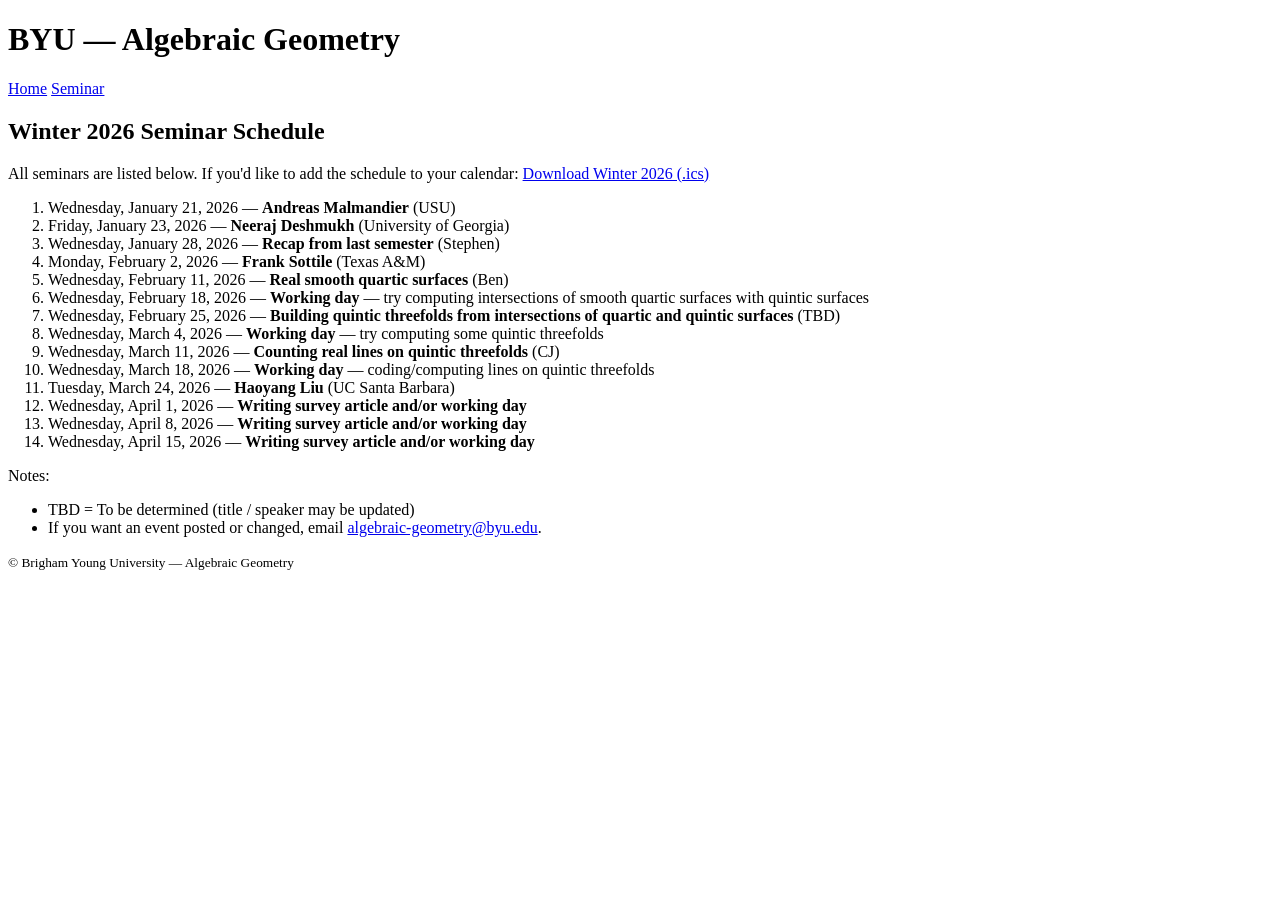
==== seminar.html @ 658a06df "Create seminar.html for Winter 2026 schedule" ====
<!doctype html>
<html lang="en">
<head>
  <meta charset="utf-8" />
  <meta name="viewport" content="width=device-width,initial-scale=1" />
  <title>Seminar — BYU Algebraic Geometry (Winter 2026)</title>
  <link rel="stylesheet" href="style.css" />
</head>
<body>
  <header class="site-header">
    <div class="container">
      <h1 class="site-title">BYU — Algebraic Geometry</h1>
      <nav class="nav">
        <a href="index.html">Home</a>
        <a href="seminar.html" aria-current="page">Seminar</a>
      </nav>
    </div>
  </header>

  <main class="container">
    <section>
      <h2>Winter 2026 Seminar Schedule</h2>

      <p>
        All seminars are listed below. If you'd like to add the schedule to your calendar:
        <a href="seminar.ics" download>Download Winter 2026 (.ics)</a>
      </p>

      <ol class="schedule-list">
        <li>
          <time datetime="2026-01-21">Wednesday, January 21, 2026</time> —
          <strong>Andreas Malmandier</strong> (USU)
        </li>

        <li>
          <time datetime="2026-01-23">Friday, January 23, 2026</time> —
          <strong>Neeraj Deshmukh</strong> (University of Georgia)
        </li>

        <li>
          <time datetime="2026-01-28">Wednesday, January 28, 2026</time> —
          <strong>Recap from last semester</strong> (Stephen)
        </li>

        <li>
          <time datetime="2026-02-02">Monday, February 2, 2026</time> —
          <strong>Frank Sottile</strong> (Texas A&amp;M)
        </li>

        <li>
          <time datetime="2026-02-11">Wednesday, February 11, 2026</time> —
          <strong>Real smooth quartic surfaces</strong> (Ben)
        </li>

        <li>
          <time datetime="2026-02-18">Wednesday, February 18, 2026</time> —
          <strong>Working day</strong> — try computing intersections of smooth quartic surfaces with quintic surfaces
        </li>

        <li>
          <time datetime="2026-02-25">Wednesday, February 25, 2026</time> —
          <strong>Building quintic threefolds from intersections of quartic and quintic surfaces</strong> (TBD)
        </li>

        <li>
          <time datetime="2026-03-04">Wednesday, March 4, 2026</time> —
          <strong>Working day</strong> — try computing some quintic threefolds
        </li>

        <li>
          <time datetime="2026-03-11">Wednesday, March 11, 2026</time> —
          <strong>Counting real lines on quintic threefolds</strong> (CJ)
        </li>

        <li>
          <time datetime="2026-03-18">Wednesday, March 18, 2026</time> —
          <strong>Working day</strong> — coding/computing lines on quintic threefolds
        </li>

        <li>
          <time datetime="2026-03-24">Tuesday, March 24, 2026</time> —
          <strong>Haoyang Liu</strong> (UC Santa Barbara)
        </li>

        <li>
          <time datetime="2026-04-01">Wednesday, April 1, 2026</time> —
          <strong>Writing survey article and/or working day</strong>
        </li>

        <li>
          <time datetime="2026-04-08">Wednesday, April 8, 2026</time> —
          <strong>Writing survey article and/or working day</strong>
        </li>

        <li>
          <time datetime="2026-04-15">Wednesday, April 15, 2026</time> —
          <strong>Writing survey article and/or working day</strong>
        </li>
      </ol>

      <p>
        Notes:
        <ul>
          <li>TBD = To be determined (title / speaker may be updated)</li>
          <li>If you want an event posted or changed, email <a href="mailto:algebraic-geometry@byu.edu">algebraic-geometry@byu.edu</a>.</li>
        </ul>
      </p>
    </section>
  </main>

  <footer class="site-footer">
    <div class="container">
      <small>© Brigham Young University — Algebraic Geometry</small>
    </div>
  </footer>
</body>
</html>
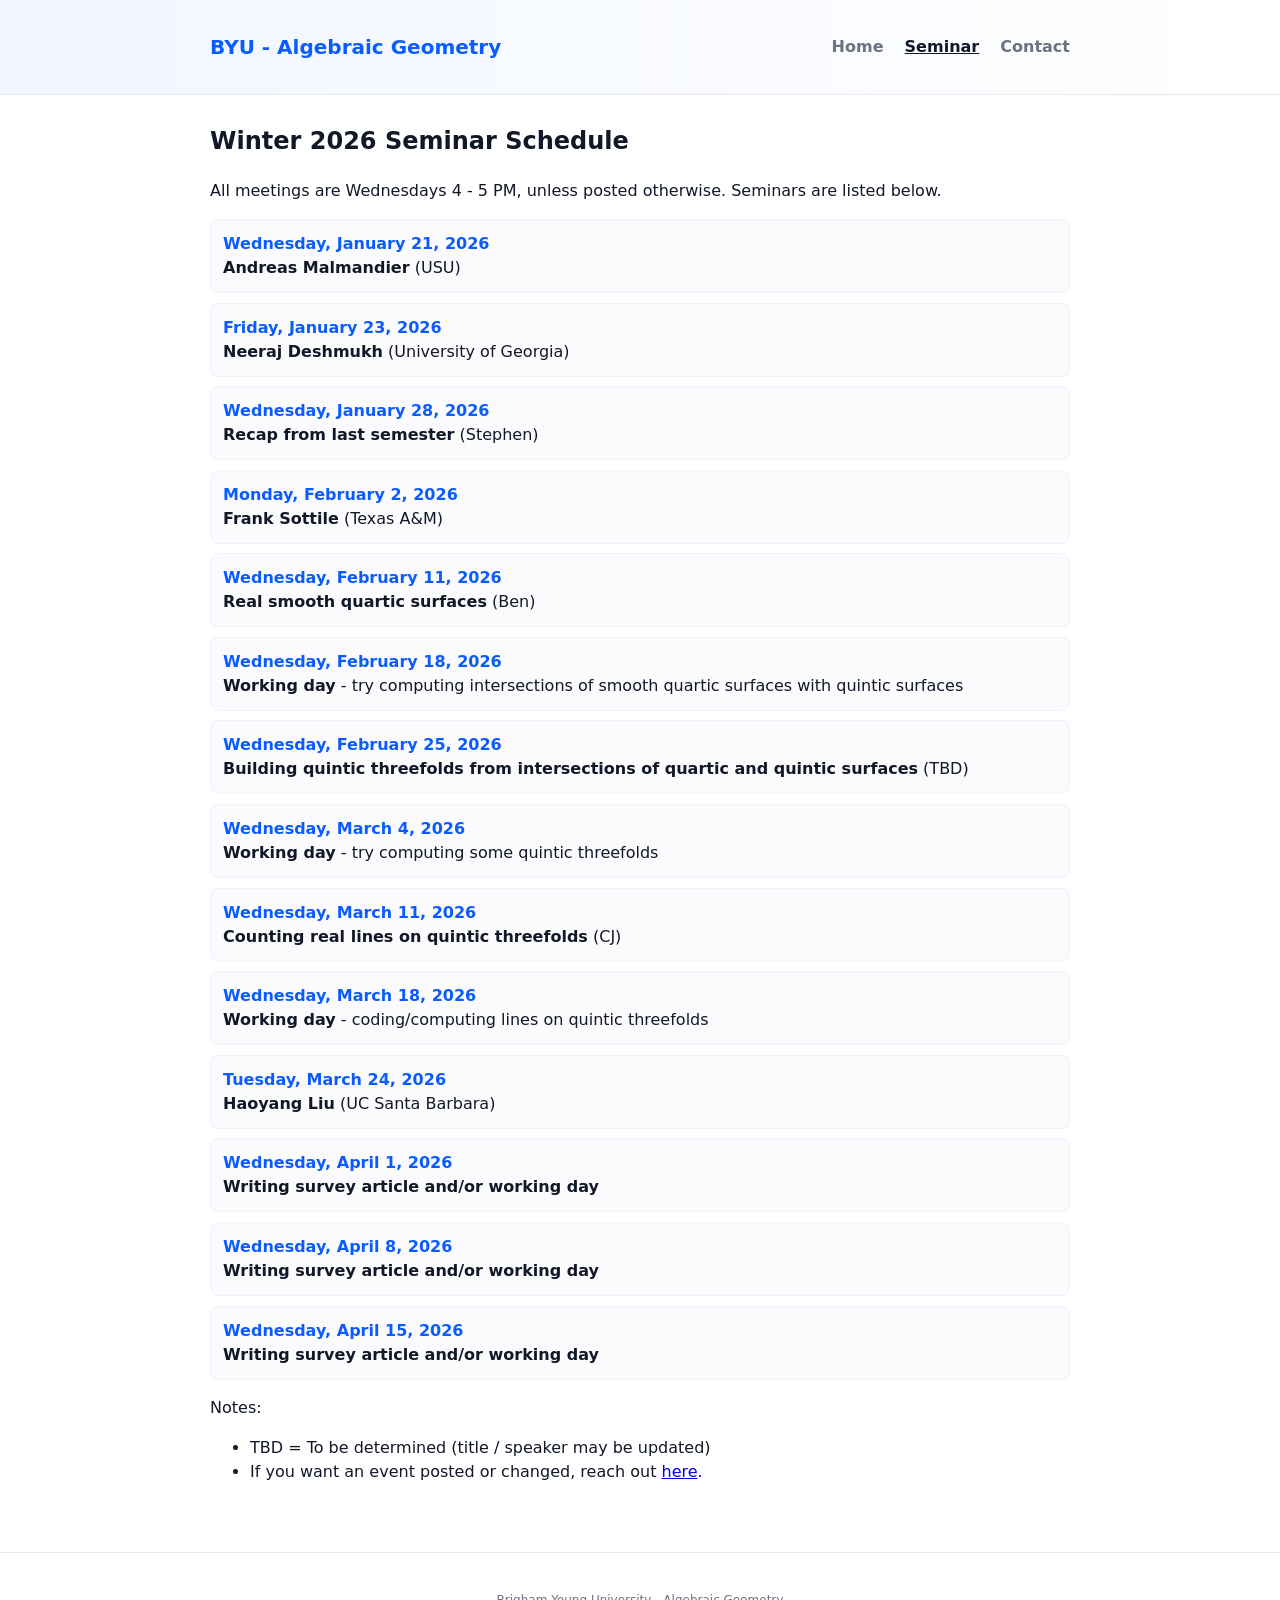
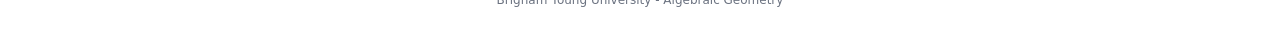
==== commit c8521893: "updated pages and created new contact page" ====
--- a/seminar.html
+++ b/seminar.html
@@ -3,16 +3,17 @@
 <head>
   <meta charset="utf-8" />
   <meta name="viewport" content="width=device-width,initial-scale=1" />
-  <title>Seminar — BYU Algebraic Geometry (Winter 2026)</title>
+  <title>Seminar - BYU Algebraic Geometry (Winter 2026)</title>
   <link rel="stylesheet" href="style.css" />
 </head>
 <body>
   <header class="site-header">
     <div class="container">
-      <h1 class="site-title">BYU — Algebraic Geometry</h1>
+      <h1 class="site-title">BYU - Algebraic Geometry</h1>
       <nav class="nav">
         <a href="index.html">Home</a>
         <a href="seminar.html" aria-current="page">Seminar</a>
+        <a href="contact.html">Contact</a>
       </nav>
     </div>
   </header>
@@ -22,78 +23,77 @@
       <h2>Winter 2026 Seminar Schedule</h2>
 
       <p>
-        All seminars are listed below. If you'd like to add the schedule to your calendar:
-        <a href="seminar.ics" download>Download Winter 2026 (.ics)</a>
+        All meetings are Wednesdays 4 - 5 PM, unless posted otherwise. Seminars are listed below. 
       </p>
 
       <ol class="schedule-list">
         <li>
-          <time datetime="2026-01-21">Wednesday, January 21, 2026</time> —
+          <time datetime="2026-01-21">Wednesday, January 21, 2026</time>
           <strong>Andreas Malmandier</strong> (USU)
         </li>
 
         <li>
-          <time datetime="2026-01-23">Friday, January 23, 2026</time> —
+          <time datetime="2026-01-23">Friday, January 23, 2026</time>
           <strong>Neeraj Deshmukh</strong> (University of Georgia)
         </li>
 
         <li>
-          <time datetime="2026-01-28">Wednesday, January 28, 2026</time> —
+          <time datetime="2026-01-28">Wednesday, January 28, 2026</time>
           <strong>Recap from last semester</strong> (Stephen)
         </li>
 
         <li>
-          <time datetime="2026-02-02">Monday, February 2, 2026</time> —
+          <time datetime="2026-02-02">Monday, February 2, 2026</time>
           <strong>Frank Sottile</strong> (Texas A&amp;M)
         </li>
 
         <li>
-          <time datetime="2026-02-11">Wednesday, February 11, 2026</time> —
+          <time datetime="2026-02-11">Wednesday, February 11, 2026</time>
           <strong>Real smooth quartic surfaces</strong> (Ben)
         </li>
 
         <li>
-          <time datetime="2026-02-18">Wednesday, February 18, 2026</time> —
-          <strong>Working day</strong> — try computing intersections of smooth quartic surfaces with quintic surfaces
+          <time datetime="2026-02-18">Wednesday, February 18, 2026</time>
+          <strong>Working day</strong> - try computing intersections of smooth quartic surfaces with quintic surfaces
         </li>
 
         <li>
-          <time datetime="2026-02-25">Wednesday, February 25, 2026</time> —
+          <time datetime="2026-02-25">Wednesday, February 25, 2026</time>
           <strong>Building quintic threefolds from intersections of quartic and quintic surfaces</strong> (TBD)
         </li>
 
         <li>
-          <time datetime="2026-03-04">Wednesday, March 4, 2026</time> —
-          <strong>Working day</strong> — try computing some quintic threefolds
+          <time datetime="2026-03-04">Wednesday, March 4, 2026</time>
+          <strong>Working day</strong> - try computing some quintic threefolds
         </li>
 
         <li>
-          <time datetime="2026-03-11">Wednesday, March 11, 2026</time> —
+          <time datetime="2026-03-11">Wednesday, March 11, 2026</time>
           <strong>Counting real lines on quintic threefolds</strong> (CJ)
         </li>
 
         <li>
-          <time datetime="2026-03-18">Wednesday, March 18, 2026</time> —
-          <strong>Working day</strong> — coding/computing lines on quintic threefolds
+          <time datetime="2026-03-18">Wednesday, March 18, 2026</time>
+          <strong>Working day</strong> - coding/computing lines on quintic threefolds
         </li>
 
         <li>
-          <time datetime="2026-03-24">Tuesday, March 24, 2026</time> —
+          <time datetime="2026-03-24">Tuesday, March 24, 2026</time>
           <strong>Haoyang Liu</strong> (UC Santa Barbara)
         </li>
 
         <li>
-          <time datetime="2026-04-01">Wednesday, April 1, 2026</time> —
+          <time datetime="2026-04-01">Wednesday, April 1, 2026</time>
           <strong>Writing survey article and/or working day</strong>
         </li>
 
         <li>
-          <time datetime="2026-04-08">Wednesday, April 8, 2026</time> —
+          <time datetime="2026-04-08">Wednesday, April 8, 2026</time>
           <strong>Writing survey article and/or working day</strong>
         </li>
 
         <li>
-          <time datetime="2026-04-15">Wednesday, April 15, 2026</time> —
+          <time datetime="2026-04-15">Wednesday, April 15, 2026</time>
           <strong>Writing survey article and/or working day</strong>
         </li>
       </ol>
@@ -102,7 +102,7 @@
         Notes:
         <ul>
           <li>TBD = To be determined (title / speaker may be updated)</li>
-          <li>If you want an event posted or changed, email <a href="mailto:algebraic-geometry@byu.edu">algebraic-geometry@byu.edu</a>.</li>
+          <li>If you want an event posted or changed, reach out <a href="contact.html">here</a>.</li>
         </ul>
       </p>
     </section>
@@ -110,7 +110,7 @@
 
   <footer class="site-footer">
     <div class="container">
-      <small>© Brigham Young University — Algebraic Geometry</small>
+      <small>Brigham Young University - Algebraic Geometry</small>
     </div>
   </footer>
 </body>
--- a/style.css
+++ b/style.css
@@ -0,0 +1,85 @@
+:root{
+  --accent:#0b5cff;
+  --bg:#ffffff;
+  --text:#111827;
+  --muted:#6b7280;
+}
+
+*{box-sizing:border-box}
+body{
+  margin:0;
+  font-family: system-ui, -apple-system, "Segoe UI", Roboto, "Helvetica Neue", Arial;
+  color:var(--text);
+  background:var(--bg);
+  line-height:1.5;
+}
+
+.container{
+  max-width:900px;
+  margin:0 auto;
+  padding:1.25rem;
+}
+
+.site-header{
+  border-bottom:1px solid #e6e9ef;
+  background:linear-gradient(90deg, rgba(11,92,255,0.06), transparent);
+}
+
+.site-header .container{
+  display:flex;
+  align-items:center;
+  justify-content:space-between;
+  gap:1rem;
+}
+
+.site-title{
+  font-size:1.25rem;
+  margin:0;
+  padding:0.75rem 0;
+  color:var(--accent);
+}
+
+.nav a{
+  margin-left:1rem;
+  text-decoration:none;
+  color:var(--muted);
+  font-weight:600;
+}
+.nav a[aria-current="page"]{
+  color:var(--text);
+  text-decoration:underline;
+}
+
+h2{margin-top:0.5rem}
+.schedule-list{
+  counter-reset:event;
+  padding-left:0;
+  list-style:none;
+}
+.schedule-list li{
+  padding:0.75rem;
+  border-radius:8px;
+  margin-bottom:0.6rem;
+  background:#fbfbfe;
+  border:1px solid #eef2ff;
+}
+.schedule-list time{
+  display:block;
+  font-weight:600;
+  color:var(--accent);
+}
+.site-footer{
+  border-top:1px solid #e6e9ef;
+  margin-top:2rem;
+  padding:1rem 0;
+  color:var(--muted);
+  font-size:0.9rem;
+  text-align:center;
+}
+
+/* Responsive tweaks */
+@media (max-width:640px){
+  .site-header .container{flex-direction:column; align-items:flex-start}
+  .nav{width:100%}
+  .nav a{display:inline-block; margin:0.25rem 0.5rem 0 0}
+}
